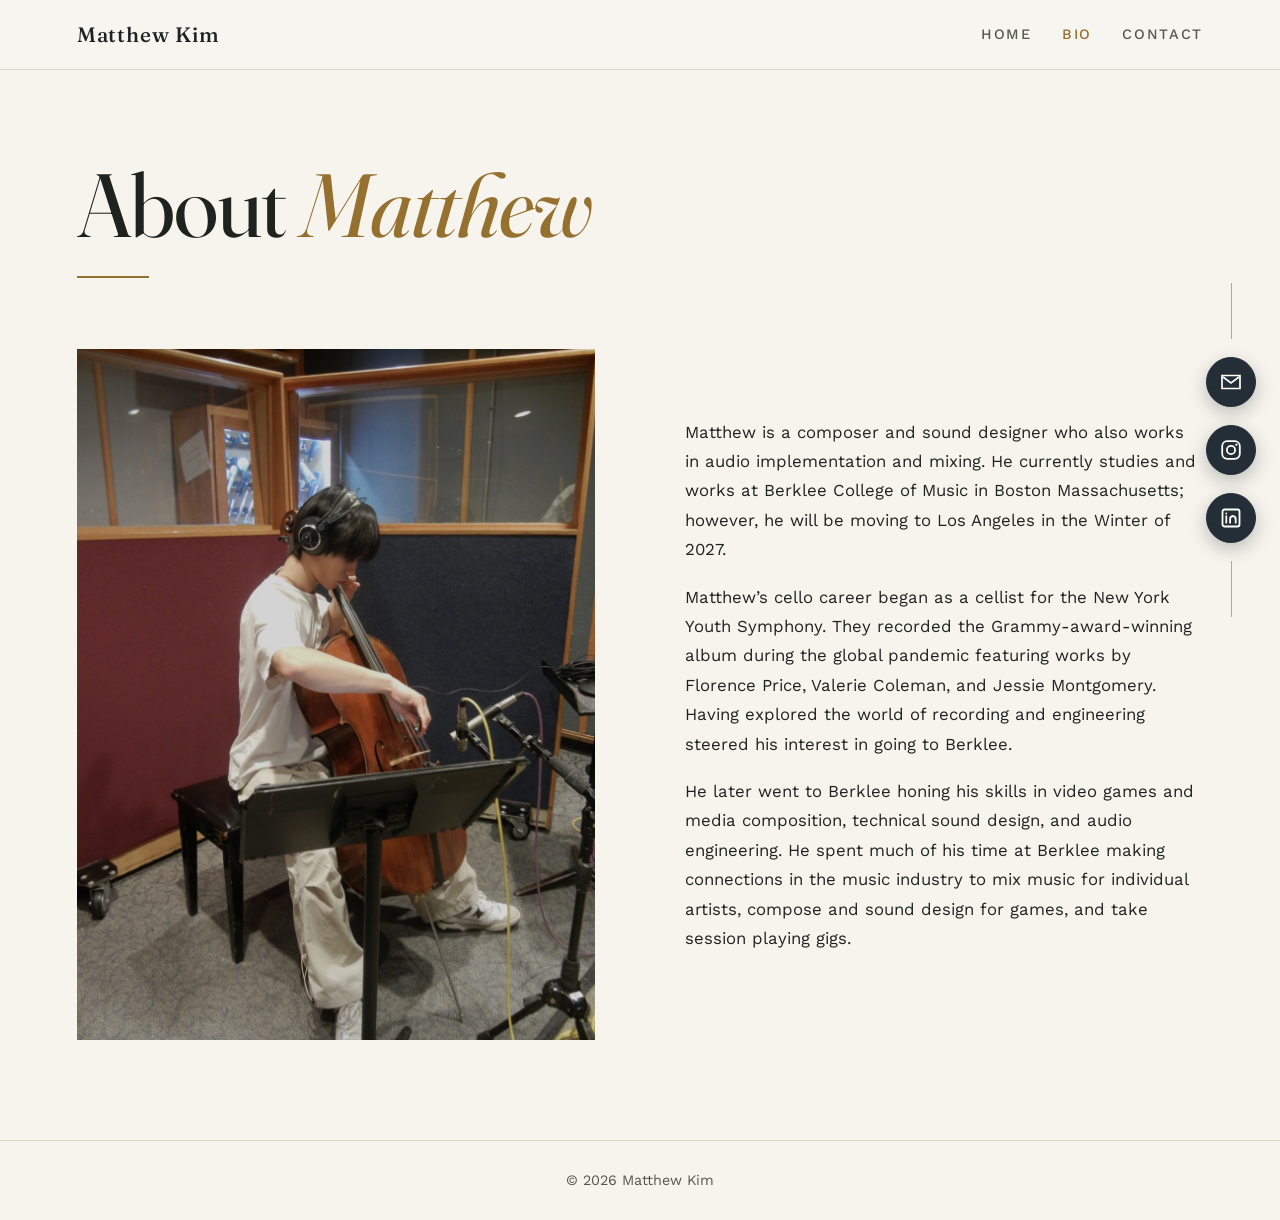
==== bio.html @ a6876cf2 "Add files via upload" ====
<!doctype html>
<html lang="en"><head>
<meta charset="utf-8"><meta name="viewport" content="width=device-width,initial-scale=1">
<title>Bio — Matthew Kim</title>
<link rel="preconnect" href="https://fonts.googleapis.com">
<link rel="preconnect" href="https://fonts.gstatic.com" crossorigin>
<link href="https://fonts.googleapis.com/css2?family=Fraunces:ital,opsz,wght@0,9..144,400;0,9..144,500;1,9..144,400&family=Work+Sans:ital,wght@0,400;0,500;0,600;0,700;1,400&display=swap" rel="stylesheet">
<link rel="stylesheet" href="style.css">
</head><body>

<nav>
  <a class="logo" href="index.html">Matthew Kim</a>
  <div class="nav-links">
    <a class="" href="index.html">Home</a>
    <a class="active" href="bio.html">Bio</a>
    <a class="" href="contact.html">Contact</a>
  </div>
  <button class="menu" aria-label="Menu" aria-expanded="false">☰</button>
</nav>

<aside class="social-sidebar" aria-label="Social links">
  <a class="social-icon" href="mailto:matthewkimmusic@gmail.com" aria-label="Email Matthew Kim" title="Email">
      <svg viewBox="0 0 24 24" aria-hidden="true"><path d="M3 5.5h18v13H3z" fill="none" stroke="currentColor" stroke-width="1.7"/><path d="m4 7 8 6 8-6" fill="none" stroke="currentColor" stroke-width="1.7"/></svg>
    </a>
  <a class="social-icon" href="https://www.instagram.com/matthewkimmusic/" target="_blank" rel="noopener" aria-label="Instagram" title="Instagram">
      <svg viewBox="0 0 24 24" aria-hidden="true"><rect x="3.2" y="3.2" width="17.6" height="17.6" rx="5" fill="none" stroke="currentColor" stroke-width="1.8"/><circle cx="12" cy="12" r="4.1" fill="none" stroke="currentColor" stroke-width="1.8"/><circle cx="17.4" cy="6.7" r="1.15" fill="currentColor"/></svg>
    </a>
  <a class="social-icon" href="https://www.linkedin.com/in/matthew-minjune-kim-a8986a354/" target="_blank" rel="noopener" aria-label="LinkedIn" title="LinkedIn">
      <svg viewBox="0 0 24 24" aria-hidden="true"><rect x="3.5" y="3.5" width="17" height="17" rx="2" fill="none" stroke="currentColor" stroke-width="1.8"/><path d="M7.3 10.2v6.5M7.3 7.5v.1M11.1 16.7v-3.5c0-2 1-3.1 2.7-3.1 1.7 0 2.9 1.1 2.9 3.3v3.3M11.1 12.9c0-1.6 1.1-2.8 2.8-2.8" fill="none" stroke="currentColor" stroke-width="1.8" stroke-linecap="round"/></svg>
    </a>
</aside>



<main>
<section class="page-hero">
 <h1>About <em>Matthew</em></h1>
</section>
<section class="section">
 <div class="section-inner text-grid">
  <div class="photo has-img"><img src="bio-photo.jpg" alt="Matthew Kim playing cello in a recording studio"></div>
  <div class="bio-copy">
   <p>Matthew is a composer and sound designer who also works in audio implementation and mixing. He currently studies and works at Berklee College of Music in Boston Massachusetts; however, he will be moving to Los Angeles in the Winter of 2027.</p>
   <p>Matthew’s cello career began as a cellist for the New York Youth Symphony. They recorded the Grammy-award-winning album during the global pandemic featuring works by Florence Price, Valerie Coleman, and Jessie Montgomery. Having explored the world of recording and engineering steered his interest in going to Berklee.</p>
   <p>He later went to Berklee honing his skills in video games and media composition, technical sound design, and audio engineering. He spent much of his time at Berklee making connections in the music industry to mix music for individual artists, compose and sound design for games, and take session playing gigs.</p>
  </div>
 </div>
</section>
</main>


<footer>
  <div>© 2026 Matthew Kim</div>
</footer>

<script>
const menuBtn=document.querySelector('.menu');
const navLinks=document.querySelector('.nav-links');
menuBtn?.addEventListener('click',()=>{
 const isOpen=navLinks.classList.toggle('open');
 menuBtn.setAttribute('aria-expanded',isOpen);
});
</script>
</body></html>
---- style.css ----
:root{
  --bg:#f7f4ed;
  --surface:#eee9dc;
  --card:#ffffff;
  --ink:#1f2320;
  --muted:#55584f;
  --line:#ddd6c6;
  --gold:#96702f;
  --gold-soft:#c9a568;
  --navy:#232e37;
  --font-display:"Fraunces","Iowan Old Style",Georgia,serif;
  --font-body:"Work Sans","Helvetica Neue",Arial,sans-serif;
}
*{box-sizing:border-box}
html{scroll-behavior:smooth}
body{margin:0;font-size:1.0625rem;background:var(--bg);color:var(--ink);font-family:var(--font-body);line-height:1.6;-webkit-font-smoothing:antialiased}
a{color:inherit}
a:focus-visible,button:focus-visible{outline:2px solid var(--gold);outline-offset:3px}
nav{position:sticky;top:0;z-index:20;background:rgba(247,245,240,.94);backdrop-filter:blur(12px);border-bottom:1px solid var(--line);display:flex;align-items:center;justify-content:space-between;padding:18px 6vw}
.logo{font-family:var(--font-display);font-weight:500;font-size:1.3rem;text-decoration:none;letter-spacing:.04em}
.nav-links{display:flex;gap:30px;align-items:center}
.nav-links a{text-decoration:none;font-size:.9rem;font-weight:500;letter-spacing:.12em;text-transform:uppercase;color:var(--muted);transition:color .2s}
.nav-links a:hover,.nav-links a.active{color:var(--gold)}
.menu{display:none;border:0;background:none;font-size:1.4rem;color:var(--ink);cursor:pointer}
main{max-width:1280px;margin:auto}
.hero{min-height:62vh;padding:85px 6vw 45px;display:grid;grid-template-columns:1fr 1fr;gap:6vw;align-items:center}.hero-copy{max-width:620px}.hero-photo{min-height:430px;background:#dfe1df;border:1px solid var(--line);display:grid;place-items:center;color:#777;font-size:.85rem;letter-spacing:.15em;text-transform:uppercase}.demo-section{padding:15px 6vw 90px}.demo-inner{max-width:1160px;margin:auto}.demo-section h2{margin-bottom:28px}.demo-section .reel{min-height:500px}
.kicker{font-family:var(--font-body);font-size:.85rem;letter-spacing:.15em;text-transform:uppercase;color:var(--gold);font-weight:600}
h1,h2,h3{font-family:var(--font-display);font-weight:400;line-height:1.05;letter-spacing:-.01em}
h1{font-size:clamp(3.4rem,7.5vw,6.8rem);margin:16px 0}
h2{font-size:clamp(2.3rem,4.6vw,4rem);margin:10px 0 24px}
h3{font-family:var(--font-body);font-weight:600;font-size:1.1rem;letter-spacing:.02em;margin:8px 0}
.lead{font-size:1.05rem;color:var(--muted);max-width:620px}
.btn{display:inline-block;margin-top:28px;padding:14px 26px;background:var(--ink);color:white;text-decoration:none;font-size:.9rem;font-weight:600;letter-spacing:.12em;text-transform:uppercase;border:1px solid var(--ink);transition:background .2s,color .2s}
.btn:hover{background:var(--gold);border-color:var(--gold)}
.btn.secondary{background:transparent;color:var(--ink);border:1px solid var(--line);margin-left:10px}
.btn.secondary:hover{background:transparent;color:var(--gold);border-color:var(--gold)}
.reel{background:var(--navy);min-height:420px;border-radius:3px;display:flex;align-items:center;justify-content:center;position:relative;overflow:hidden;box-shadow:0 20px 55px rgba(32,35,40,.12)}
.reel::before{content:"";position:absolute;inset:0;background:radial-gradient(circle at 35% 30%,rgba(199,165,106,.25),transparent 38%),linear-gradient(135deg,transparent,rgba(255,255,255,.04))}
.reel-content{position:relative;text-align:center;color:white;padding:40px}
.reel-content .play{width:74px;height:74px;border-radius:50%;border:1px solid rgba(255,255,255,.65);display:grid;place-items:center;margin:0 auto}
.play::after{content:"";margin-left:5px;border-left:14px solid white;border-top:9px solid transparent;border-bottom:9px solid transparent}
.section{padding:100px 6vw}
.section.alt{background:var(--surface);max-width:none}
.section-inner{max-width:1160px;margin:auto}
.section-head{display:flex;justify-content:space-between;align-items:end;gap:30px;margin-bottom:40px}
.section-head p{max-width:430px;color:var(--muted)}
.work-grid{display:grid;grid-template-columns:repeat(3,1fr);gap:22px}
.work-card{background:var(--card);border:1px solid var(--line);transition:transform .25s,box-shadow .25s}
.work-card:hover{transform:translateY(-4px);box-shadow:0 15px 35px rgba(32,35,40,.08)}
.thumb{height:220px;background:linear-gradient(135deg,#d9dde0,#f5f3ee);display:grid;place-items:center;color:var(--muted);font-size:.85rem;letter-spacing:.15em;text-transform:uppercase}
.work-info{padding:22px}
.meta{font-size:.85rem;letter-spacing:.12em;text-transform:uppercase;color:var(--gold);font-weight:600}
.work-info p{color:var(--muted);font-size:1rem}
.text-grid{display:grid;grid-template-columns:1fr 1fr;gap:7vw;align-items:start}
.photo{min-height:500px;background:#dfe1df;display:grid;place-items:center;color:#777;font-size:.85rem;letter-spacing:.15em;text-transform:uppercase}
.bio-copy p{color:var(--muted);font-size:1rem}
.facts{margin-top:35px;border-top:1px solid var(--line)}
.fact{display:flex;justify-content:space-between;padding:15px 0;border-bottom:1px solid var(--line);font-size:.95rem}
.fact span:first-child{color:var(--muted)}
.work-grid.single{grid-template-columns:1fr;max-width:none;margin:0 auto 30px}
.work-grid.single .thumb{height:280px;font-size:.95rem}
footer{border-top:1px solid var(--line);padding:28px 6vw;display:flex;justify-content:center;align-items:center;color:var(--muted);font-size:.9rem}
.social-sidebar{position:fixed;top:50%;right:24px;transform:translateY(-50%);z-index:15;display:flex;flex-direction:column;align-items:center;gap:18px}
.social-sidebar::before,.social-sidebar::after{content:"";width:1px;height:56px;background:var(--line)}
@media(max-width:900px){.social-sidebar{display:none}}
.social-icon{width:50px;height:50px;display:grid;place-items:center;border:1px solid var(--line);border-radius:50%;color:var(--muted);transition:color .2s,border-color .2s,transform .2s}
.social-icon:hover{transform:translateY(-2px);border-color:var(--gold);color:var(--gold)}
.social-icon svg{width:24px;height:24px}
.page-hero{padding:90px 6vw 55px;max-width:1160px;margin:auto}
.page-hero p{max-width:650px;color:var(--muted);font-size:1.05rem}
.reel-embed{aspect-ratio:16/9;background:#26343f;display:grid;place-items:center;color:white;margin-top:35px}
.note{font-size:.9rem;color:var(--muted);margin-top:12px}
@media(max-width:800px){
 nav{padding:16px 5vw}.nav-links{display:none}.menu{display:block}
 .nav-links.open{display:flex;position:absolute;top:64px;right:5vw;flex-direction:column;align-items:flex-start;gap:16px;background:var(--bg);padding:20px 26px;border:1px solid var(--line);border-radius:4px;box-shadow:0 16px 40px rgba(31,35,32,.1)}
 .hero{grid-template-columns:1fr;padding:65px 5vw 30px}.hero-photo{min-height:330px}.demo-section{padding:20px 5vw 70px}.reel{min-height:330px}
 .section,.page-hero{padding:70px 5vw}
 .work-grid{grid-template-columns:1fr}
 .text-grid{grid-template-columns:1fr;gap:40px}
 .photo{min-height:320px}
 .section-head{display:block}
 footer{padding:24px 5vw}
}

.contact-grid{display:flex;justify-content:center}

.contact-hero-grid{display:flex;flex-direction:column;gap:35px;margin-top:45px}.contact-photo{min-height:340px;max-width:640px;width:100%;background:#dfe1df;border:1px solid var(--line);display:grid;place-items:center;color:#777;font-size:.85rem;letter-spacing:.15em;text-transform:uppercase}.contact-intro h2{margin-top:12px}.contact-intro h1{margin-bottom:0}
@media(max-width:800px){.contact-photo{min-height:280px}}

.contact-form{max-width:620px;display:flex;flex-direction:column;gap:22px}
.form-heading{margin:0 0 6px}
.form-row{display:flex;flex-direction:column;gap:8px}
.form-row label{font-size:.85rem;letter-spacing:.12em;text-transform:uppercase;color:var(--muted);font-weight:600}
.form-row input,.form-row textarea{font-family:var(--font-body);font-size:1rem;color:var(--ink);background:var(--card);border:1px solid var(--line);padding:14px 16px;border-radius:2px;transition:border-color .2s}
.form-row input:focus,.form-row textarea:focus{outline:none;border-color:var(--gold)}
.form-row textarea{resize:vertical;min-height:140px}
.form-submit{border:none;cursor:pointer;font-family:var(--font-body);align-self:flex-start}
.form-submit:disabled{opacity:.6;cursor:not-allowed}
.form-status{font-size:.95rem;color:var(--gold);margin:0}
.form-status.error{color:#a44848}

.reel-frame{padding:12px;background:var(--card);border:1px solid var(--line);border-radius:3px;box-shadow:0 20px 55px rgba(32,35,40,.08)}
.reel-frame iframe{display:block;width:100%;aspect-ratio:16/9;border:0;background:var(--navy)}
.video-embed{position:relative;aspect-ratio:16/9;background:var(--navy)}
.video-embed iframe{position:absolute;inset:0;width:100%;height:100%;border:0}
.work-card.feature{display:grid;grid-template-columns:1.7fr 1fr;align-items:stretch}
.work-card.feature:hover{transform:none}
.work-card.feature .video-embed{height:100%;min-height:340px;aspect-ratio:auto}
.work-card.feature .work-info{display:flex;flex-direction:column;justify-content:center;padding:36px 34px}
.work-card.feature .work-info h3{font-family:var(--font-display);font-weight:400;font-size:1.9rem;line-height:1.1;margin:0 0 8px}
.work-card.feature .work-info .meta{margin-bottom:16px}
.work-card.feature .work-info p{margin:0}
@media(max-width:800px){.work-card.feature{grid-template-columns:1fr}.work-card.feature .video-embed{aspect-ratio:16/9;min-height:0;height:auto}.work-card.feature .work-info{padding:24px}}
.photo.has-img{min-height:0;aspect-ratio:3/4;overflow:hidden;background:var(--surface)}
.photo.has-img img{width:100%;height:100%;object-fit:cover;object-position:center top;display:block}
.work-card.feature .work-info p+p{margin-top:14px}
.page-hero h1{font-size:clamp(3.2rem,7vw,5.6rem);line-height:1;margin:0}
.page-hero h1 em{font-style:italic;color:var(--gold)}
.page-hero h1::after{content:"";display:block;width:72px;height:2px;background:var(--gold);margin-top:26px}
.page-hero+.section{padding-top:16px}
.contact-hero-grid{margin-top:0}
.social-icon{background:var(--navy);color:#fff;border-color:var(--navy);box-shadow:0 6px 18px rgba(35,46,55,.28)}
.social-icon:hover{background:var(--gold);border-color:var(--gold);color:#fff;transform:translateY(-3px);box-shadow:0 10px 22px rgba(150,112,47,.35)}
.social-sidebar::before,.social-sidebar::after{background:var(--gold-soft)}
.bio-copy p{color:var(--ink);font-size:1.05rem;line-height:1.75;margin:0 0 18px}
.hero{min-height:0;padding:80px 6vw 56px;grid-template-columns:1.1fr .9fr;align-items:center}
.hero-photo{justify-self:end;width:100%;max-width:420px;min-height:0;aspect-ratio:4/5;overflow:hidden}
.hero-photo img{width:100%;height:100%;object-fit:cover;object-position:center top;display:block}
.titles-strip{display:flex;flex-wrap:wrap;justify-content:center;gap:6px 0;margin:0 6vw;padding:24px 0;border-top:1px solid var(--line);border-bottom:1px solid var(--line);font-size:.95rem;font-weight:600;letter-spacing:.16em;text-transform:uppercase;color:var(--gold)}
.titles-strip span{white-space:nowrap}
.titles-strip span:not(:last-child)::after{content:"·";margin:0 1em;color:var(--gold-soft)}
.titles-strip+.demo-section{padding-top:64px}
@media(max-width:800px){
 .hero{grid-template-columns:1fr;padding:50px 5vw 36px}
 .hero-photo{justify-self:stretch;max-width:none;aspect-ratio:4/3}
 .titles-strip{margin:0 5vw;font-size:.85rem;letter-spacing:.12em;padding:18px 0}
}

/* Full-bleed photo hero with centered title */
.hero{position:relative;display:grid;grid-template-columns:1fr;place-items:center;text-align:center;gap:0;min-height:calc(100svh - 64px);padding:90px 6vw;color:#fff;overflow:hidden;background:var(--navy)}
.hero-bg{position:absolute;inset:0;width:100%;height:100%;object-fit:cover;object-position:center 30%}
.hero::before{content:"";position:absolute;inset:0;z-index:1;background:linear-gradient(rgba(25,32,38,.5),rgba(25,32,38,.68))}
.hero-copy{position:relative;z-index:2;max-width:900px;width:100%}
.hero h1{color:#fff;margin:0 0 22px;font-size:clamp(3.4rem,9vw,7.5rem);text-shadow:0 2px 24px rgba(0,0,0,.35)}
.hero .titles-strip{margin:0 auto;padding:0;border:0;color:#fff;justify-content:center}
.hero .titles-strip span:not(:last-child)::after{color:var(--gold-soft)}
.hero .btn{margin-top:36px;background:transparent;border-color:#fff;color:#fff}
.hero .btn:hover{background:var(--gold);border-color:var(--gold)}
@media(max-width:800px){.hero{padding:70px 5vw}.hero .titles-strip{margin:0 auto;font-size:.8rem}}
.hero+main .demo-section{padding-top:80px}

.hero-bg{object-position:center center}
.contact-photo.has-video{min-height:0;aspect-ratio:16/9;overflow:hidden;display:block;background:var(--navy)}
.contact-video{display:block;width:100%;height:100%;object-fit:cover}

/* Contact page */
.contact-banner{position:relative;display:grid;place-items:center;min-height:42vh;padding:70px 6vw;overflow:hidden;background:var(--navy);text-align:center}
.contact-banner img{position:absolute;inset:0;width:100%;height:100%;object-fit:cover;object-position:center 40%}
.contact-banner::before{content:"";position:absolute;inset:0;z-index:1;background:linear-gradient(rgba(25,32,38,.5),rgba(25,32,38,.68))}
.contact-banner h1{position:relative;z-index:2;margin:0;color:#fff;font-size:clamp(3.2rem,8vw,6rem);line-height:1;text-shadow:0 2px 24px rgba(0,0,0,.35)}
.contact-banner h1 em{font-style:italic;color:var(--gold-soft)}
.contact-layout{display:grid;grid-template-columns:1fr 1.15fr;gap:7vw;align-items:start}
.contact-layout .contact-form{max-width:none}
.contact-details h2,.contact-layout .form-heading{font-size:clamp(1.8rem,3vw,2.4rem);margin:0 0 20px}
.contact-details p{color:var(--ink);line-height:1.75;margin:0 0 28px;max-width:46ch}
.contact-list{list-style:none;margin:0;padding:0;border-top:1px solid var(--line)}
.contact-list li{display:flex;flex-direction:column;gap:2px;padding:16px 0;border-bottom:1px solid var(--line)}
.contact-list li span{font-size:.8rem;letter-spacing:.12em;text-transform:uppercase;color:var(--muted);font-weight:600}
.contact-list a{text-decoration:none;color:var(--ink);word-break:break-word}
.contact-list a:hover{color:var(--gold)}
@media(max-width:800px){.contact-layout{grid-template-columns:1fr;gap:44px}.contact-banner{min-height:34vh;padding:56px 5vw}}

/* Layout alignment pass */
main{max-width:none;margin:0}
.page-hero{max-width:calc(1160px + 12vw);padding-left:6vw;padding-right:6vw;margin-left:auto;margin-right:auto}
.page-hero+.section .text-grid{align-items:center}
.section.alt{padding-top:90px;padding-bottom:100px}
@media(max-width:800px){.page-hero{max-width:none;padding-left:5vw;padding-right:5vw}}
.contact-grid .contact-form{width:100%;max-width:620px}
@media(max-width:600px){.hero .titles-strip{flex-direction:column;gap:6px;align-items:center}.hero .titles-strip span:not(:last-child)::after{content:none}}
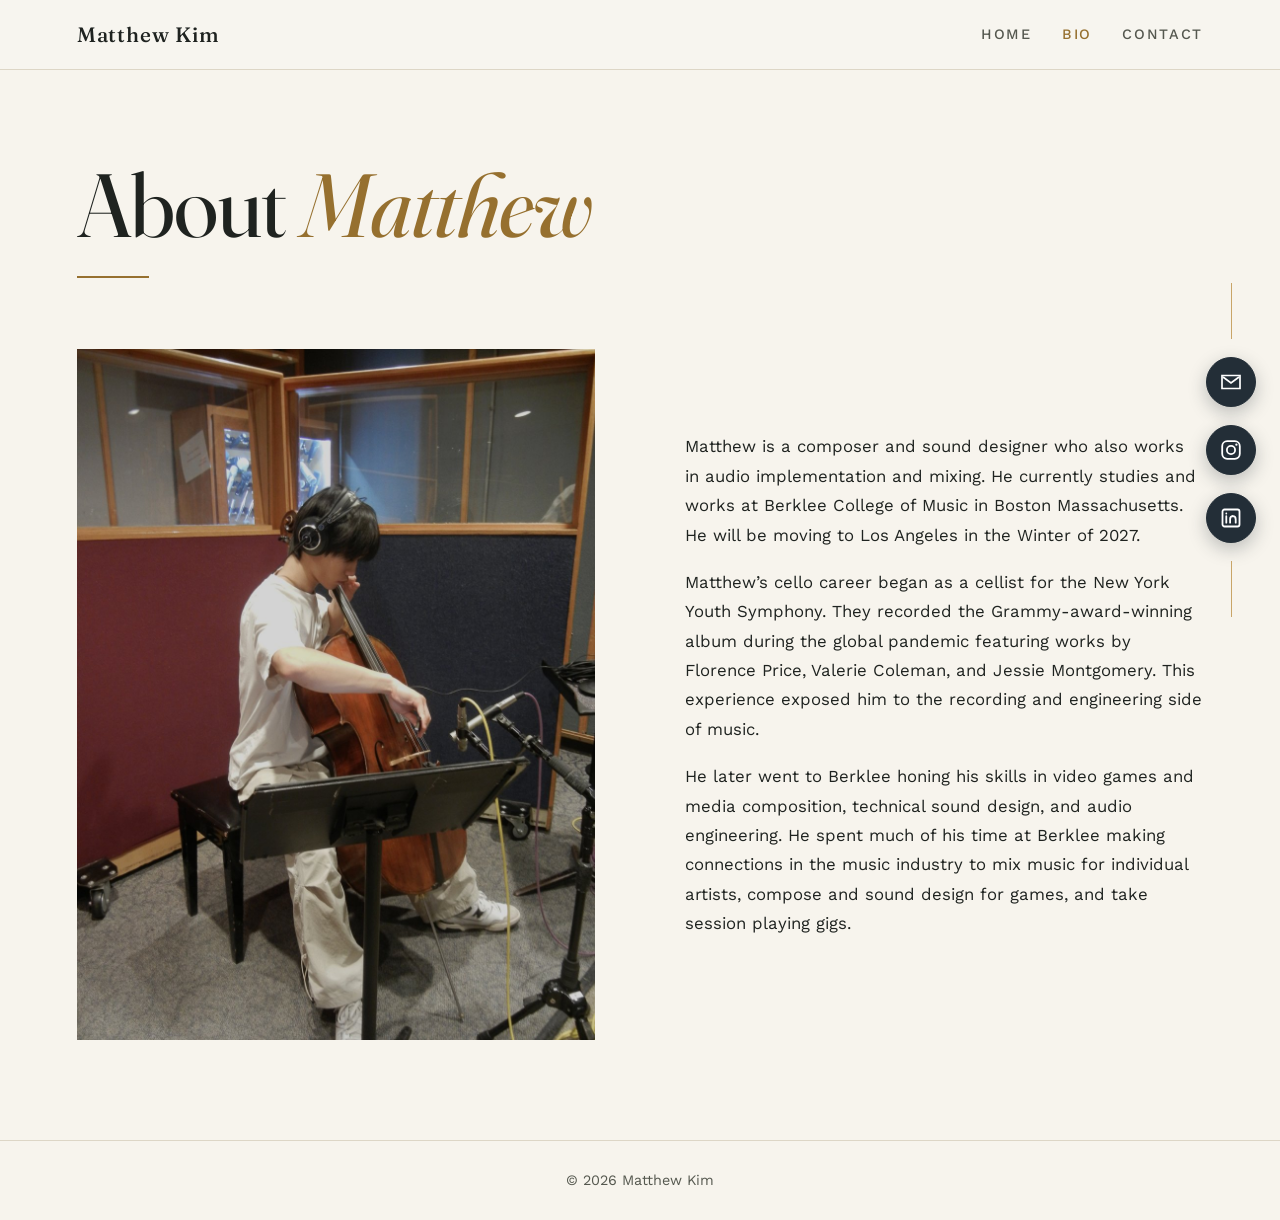
==== commit 9ebcbc4c: "Update bio.html" ====
--- a/bio.html
+++ b/bio.html
@@ -40,8 +40,8 @@
  <div class="section-inner text-grid">
   <div class="photo has-img"><img src="bio-photo.jpg" alt="Matthew Kim playing cello in a recording studio"></div>
   <div class="bio-copy">
-   <p>Matthew is a composer and sound designer who also works in audio implementation and mixing. He currently studies and works at Berklee College of Music in Boston Massachusetts; however, he will be moving to Los Angeles in the Winter of 2027.</p>
-   <p>Matthew’s cello career began as a cellist for the New York Youth Symphony. They recorded the Grammy-award-winning album during the global pandemic featuring works by Florence Price, Valerie Coleman, and Jessie Montgomery. Having explored the world of recording and engineering steered his interest in going to Berklee.</p>
+   <p>Matthew is a composer and sound designer who also works in audio implementation and mixing. He currently studies and works at Berklee College of Music in Boston Massachusetts. He will be moving to Los Angeles in the Winter of 2027.</p>
+   <p>Matthew’s cello career began as a cellist for the New York Youth Symphony. They recorded the Grammy-award-winning album during the global pandemic featuring works by Florence Price, Valerie Coleman, and Jessie Montgomery. This experience exposed him to the recording and engineering side of music.</p>
    <p>He later went to Berklee honing his skills in video games and media composition, technical sound design, and audio engineering. He spent much of his time at Berklee making connections in the music industry to mix music for individual artists, compose and sound design for games, and take session playing gigs.</p>
   </div>
  </div>
@@ -61,4 +61,4 @@
  menuBtn.setAttribute('aria-expanded',isOpen);
 });
 </script>
-</body></html>+</body></html>
